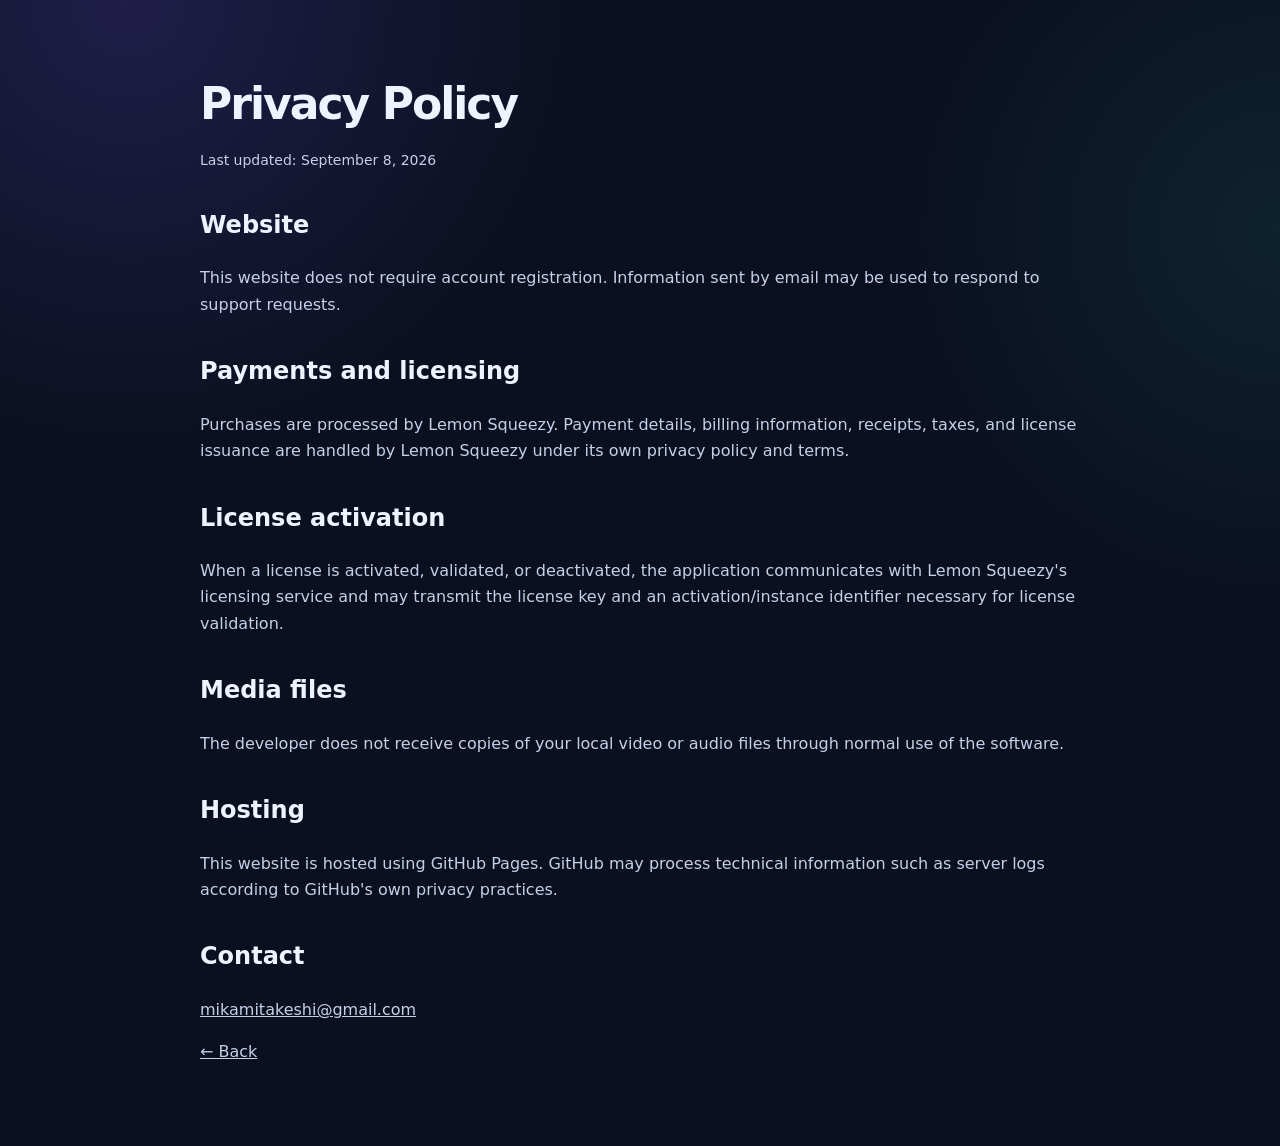
==== privacy.html @ 19d5e0c4 "Add files via upload" ====
<!doctype html><html><head><meta charset="utf-8"><meta name="viewport" content="width=device-width,initial-scale=1"><title>Privacy Policy — Video Bookmark</title><link rel="stylesheet" href="style.css"></head><body><main class="wrap policy"><h1>Privacy Policy</h1><p class="meta">Last updated: September 8, 2026</p><h2>Website</h2><p>This website does not require account registration. Information sent by email may be used to respond to support requests.</p><h2>Payments and licensing</h2><p>Purchases are processed by Lemon Squeezy. Payment details, billing information, receipts, taxes, and license issuance are handled by Lemon Squeezy under its own privacy policy and terms.</p><h2>License activation</h2><p>When a license is activated, validated, or deactivated, the application communicates with Lemon Squeezy's licensing service and may transmit the license key and an activation/instance identifier necessary for license validation.</p><h2>Media files</h2><p>The developer does not receive copies of your local video or audio files through normal use of the software.</p><h2>Hosting</h2><p>This website is hosted using GitHub Pages. GitHub may process technical information such as server logs according to GitHub's own privacy practices.</p><h2>Contact</h2><p><a href="mailto:mikamitakeshi@gmail.com">mikamitakeshi@gmail.com</a></p><p><a href="index.html">← Back</a></p></main></body></html>
---- style.css ----
:root{--bg:#0b1020;--panel:#121a2f;--panel2:#18233f;--text:#edf3ff;--muted:#a9b6d3;--accent:#7c5cff;--accent2:#29c7ac;--line:#273553}
*{box-sizing:border-box} html{scroll-behavior:smooth} body{margin:0;font-family:Inter,"Segoe UI",system-ui,-apple-system,BlinkMacSystemFont,"Noto Sans JP",sans-serif;background:radial-gradient(circle at 10% 0%,rgba(124,92,255,.18),transparent 28%),radial-gradient(circle at 100% 20%,rgba(41,199,172,.10),transparent 24%),var(--bg);color:var(--text);line-height:1.65}
a{color:inherit}.wrap{width:min(1120px,calc(100% - 36px));margin:auto}nav{position:sticky;top:0;z-index:20;backdrop-filter:blur(12px);background:rgba(11,16,32,.78);border-bottom:1px solid rgba(255,255,255,.07)}
.nav-inner{display:flex;align-items:center;justify-content:space-between;padding:14px 0;gap:20px}.brand{display:flex;align-items:center;gap:12px;text-decoration:none;font-weight:800}.logo{width:38px;height:38px;border-radius:11px;display:grid;place-items:center;background:linear-gradient(135deg,var(--accent),#a782ff);font-size:20px}
.navlinks{display:flex;gap:18px;flex-wrap:wrap}.navlinks a{font-size:14px;color:var(--muted);text-decoration:none}.hero{padding:86px 0 54px}.eyebrow{display:inline-flex;color:#cbbdff;background:rgba(124,92,255,.12);border:1px solid rgba(124,92,255,.30);border-radius:999px;padding:7px 12px;font-size:13px}
h1{font-size:clamp(42px,7vw,78px);line-height:1.02;margin:18px 0 22px;letter-spacing:-.045em}.lead{max-width:760px;font-size:clamp(18px,2.2vw,23px);color:var(--muted)}.hero-actions{display:flex;gap:12px;flex-wrap:wrap;margin-top:30px}
.btn{display:inline-flex;align-items:center;justify-content:center;padding:13px 18px;border-radius:12px;text-decoration:none;font-weight:700;border:1px solid var(--line);background:var(--panel);color:white}.btn.primary{background:linear-gradient(135deg,var(--accent),#9b74ff);border:0}
.section{padding:54px 0}.section h2{font-size:34px;margin:0 0 10px}.section-intro{color:var(--muted);max-width:780px;margin-bottom:28px}.grid{display:grid;grid-template-columns:repeat(3,1fr);gap:20px}.card{background:linear-gradient(180deg,rgba(24,35,63,.96),rgba(18,26,47,.96));border:1px solid var(--line);border-radius:20px;padding:24px}
.tag{display:inline-block;padding:5px 9px;border-radius:999px;font-size:12px;color:#d8ceff;border:1px solid rgba(124,92,255,.35);background:rgba(124,92,255,.08)}.product-title{display:flex;justify-content:space-between;gap:16px;align-items:flex-start;margin-top:15px}.product-title h3{font-size:24px;margin:0}.price{font-size:24px;font-weight:800;white-space:nowrap}.subtle{color:var(--muted)}.features{padding-left:19px}.features li{margin:7px 0}.require{border-top:1px solid var(--line);padding-top:15px;margin-top:18px;font-size:14px;color:#c5d0e8}.trial{margin-top:14px;padding:11px 13px;border-radius:12px;background:rgba(41,199,172,.08);border:1px solid rgba(41,199,172,.27);color:#bff4e8;font-weight:650;font-size:14px}
.how{display:grid;grid-template-columns:repeat(3,1fr);gap:16px}.step{padding:20px;border-radius:17px;border:1px solid var(--line);background:rgba(18,26,47,.72)}.step-num{width:34px;height:34px;border-radius:10px;display:grid;place-items:center;background:rgba(124,92,255,.18);font-weight:800;margin-bottom:12px}.notice{margin-top:26px;padding:20px;border-radius:16px;border:1px solid rgba(255,255,255,.10);background:rgba(255,255,255,.035);color:var(--muted)}
footer{border-top:1px solid rgba(255,255,255,.07);margin-top:48px;padding:34px 0 42px;color:#8e9ab8;font-size:14px}.jp{display:none}body.show-ja .en{display:none}body.show-ja .jp{display:block}.jp.inline{display:none}body.show-ja .jp.inline{display:inline}body.show-ja .en.inline{display:none}.policy{max-width:880px;margin:0 auto;padding:64px 0}.policy h1{font-size:44px}.policy h2{font-size:24px;margin-top:34px}.policy p,.policy li{color:#c5d0e8}.meta{color:#8e9ab8;font-size:14px}
@media(max-width:900px){.grid,.how{grid-template-columns:1fr}.navlinks{display:none}.hero{padding-top:62px}}
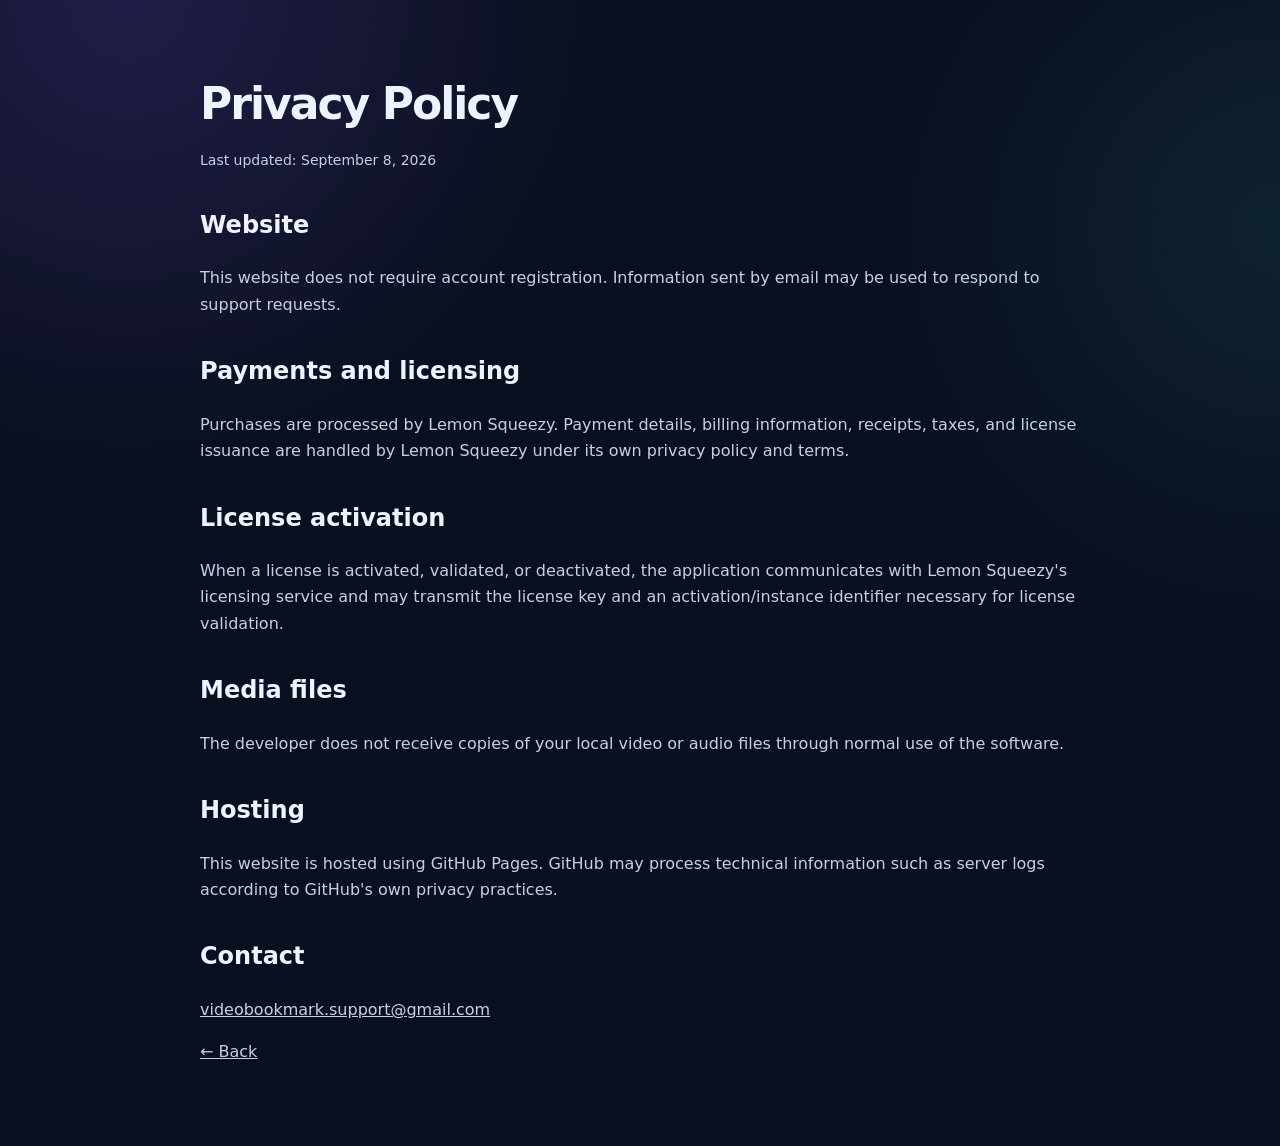
==== commit ad55bb5f: "Add files via upload" ====
--- a/privacy.html
+++ b/privacy.html
@@ -1 +1 @@
-<!doctype html><html><head><meta charset="utf-8"><meta name="viewport" content="width=device-width,initial-scale=1"><title>Privacy Policy — Video Bookmark</title><link rel="stylesheet" href="style.css"></head><body><main class="wrap policy"><h1>Privacy Policy</h1><p class="meta">Last updated: September 8, 2026</p><h2>Website</h2><p>This website does not require account registration. Information sent by email may be used to respond to support requests.</p><h2>Payments and licensing</h2><p>Purchases are processed by Lemon Squeezy. Payment details, billing information, receipts, taxes, and license issuance are handled by Lemon Squeezy under its own privacy policy and terms.</p><h2>License activation</h2><p>When a license is activated, validated, or deactivated, the application communicates with Lemon Squeezy's licensing service and may transmit the license key and an activation/instance identifier necessary for license validation.</p><h2>Media files</h2><p>The developer does not receive copies of your local video or audio files through normal use of the software.</p><h2>Hosting</h2><p>This website is hosted using GitHub Pages. GitHub may process technical information such as server logs according to GitHub's own privacy practices.</p><h2>Contact</h2><p><a href="mailto:mikamitakeshi@gmail.com">mikamitakeshi@gmail.com</a></p><p><a href="index.html">← Back</a></p></main></body></html>+<!doctype html><html><head><meta charset="utf-8"><meta name="viewport" content="width=device-width,initial-scale=1"><title>Privacy Policy — Video Bookmark</title><link rel="stylesheet" href="style.css"></head><body><main class="wrap policy"><h1>Privacy Policy</h1><p class="meta">Last updated: September 8, 2026</p><h2>Website</h2><p>This website does not require account registration. Information sent by email may be used to respond to support requests.</p><h2>Payments and licensing</h2><p>Purchases are processed by Lemon Squeezy. Payment details, billing information, receipts, taxes, and license issuance are handled by Lemon Squeezy under its own privacy policy and terms.</p><h2>License activation</h2><p>When a license is activated, validated, or deactivated, the application communicates with Lemon Squeezy's licensing service and may transmit the license key and an activation/instance identifier necessary for license validation.</p><h2>Media files</h2><p>The developer does not receive copies of your local video or audio files through normal use of the software.</p><h2>Hosting</h2><p>This website is hosted using GitHub Pages. GitHub may process technical information such as server logs according to GitHub's own privacy practices.</p><h2>Contact</h2><p><a href="mailto:videobookmark.support@gmail.com">videobookmark.support@gmail.com</a></p><p><a href="index.html">← Back</a></p></main></body></html>
